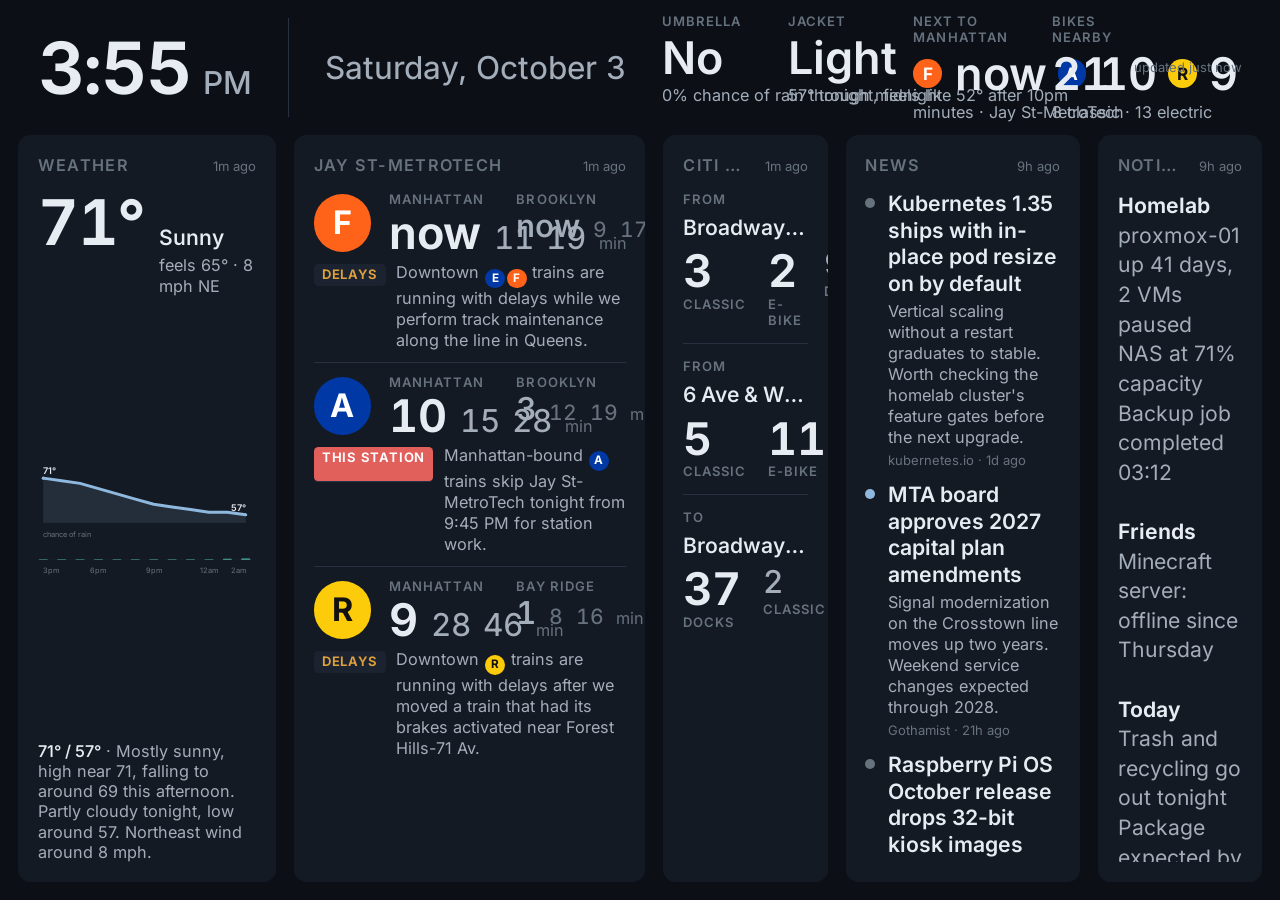
==== web/index.html @ 23d4d765 "Add state contract and static dashboard mock - schema/state.schema.json and docs/contract.md define " ====
<!doctype html>
<html lang="en">
<head>
  <meta charset="utf-8">
  <meta name="viewport" content="width=device-width, initial-scale=1, viewport-fit=cover">
  <title>Harbinger</title>
  <link rel="icon" href="data:,">
  <link rel="stylesheet" href="styles.css">
</head>
<body>
  <main class="board" id="board">
    <header class="band" id="band"></header>
    <div class="panes" id="panes"></div>
  </main>
  <script src="config.js"></script>
  <script src="app.js"></script>
</body>
</html>
---- web/styles.css ----
/* Layout: a fixed band across the top (clock, date, verdicts) and five columns
   beneath it, column weights set from config.js. Every size derives from viewport
   height so the board scales to the panel it is on. Single dark theme by design:
   this is a wall display in a hallway. */

@font-face {
  font-family: "Inter";
  font-style: normal;
  font-weight: 100 900;
  font-display: swap;
  src: url("fonts/Inter-Variable.woff2") format("woff2");
}

:root {
  color-scheme: dark;

  --bg: #0c1016;
  --surface: #141a23;
  --surface-2: #1b2330;
  --line: #27313f;
  --fg: #e7ecf2;
  --fg-2: #a4aebb;
  --fg-3: #67727f;

  --accent: #8fb8de;      /* verdicts, temperature line */
  --rain: #4fb3a9;        /* precipitation bars */
  --good: #5cb985;
  --warn: #e0a13d;
  --crit: #e2605c;

  --font: "Inter", system-ui, -apple-system, "Segoe UI", Roboto, sans-serif;

  --fs-clock: 8vh;
  --fs-hero: 7vh;
  --fs-xl: 5vh;
  --fs-lg: 3.5vh;
  --fs-md: 2.35vh;
  --fs-sm: 1.8vh;
  --fs-xs: 1.45vh;

  --gap: 2vh;
  --pad: 2.2vh;
  --radius: 1.4vh;

  --band-h: 11vh;
  --cols: 22fr 30fr 14fr 20fr 14fr;
}

* { box-sizing: border-box; }

html, body { height: 100%; margin: 0; }

body {
  background: var(--bg);
  color: var(--fg);
  font-family: var(--font);
  font-size: var(--fs-md);
  line-height: 1.25;
  overflow: hidden;
  -webkit-font-smoothing: antialiased;
}

h1, h2, h3, p { margin: 0; font-weight: inherit; }

.num { font-variant-numeric: tabular-nums; }

.label {
  font-size: var(--fs-xs);
  font-weight: 600;
  letter-spacing: 0.08em;
  text-transform: uppercase;
  color: var(--fg-3);
}

/* ---------- board ---------- */

.board {
  height: 100%;
  display: grid;
  grid-template-rows: var(--band-h) minmax(0, 1fr);
  gap: var(--gap);
  padding: var(--gap);
}

.board.offline .band-status { color: var(--crit); }

/* ---------- band ---------- */

.band {
  display: flex;
  align-items: center;
  gap: calc(var(--gap) * 2);
  padding-inline: var(--pad);
  min-width: 0;
}

.clock {
  display: flex;
  align-items: baseline;
  gap: 1.2vh;
  flex: 0 0 auto;
}

.clock-time {
  font-size: var(--fs-clock);
  font-weight: 650;
  letter-spacing: -0.02em;
  line-height: 1;
}

.clock-ampm {
  font-size: var(--fs-lg);
  font-weight: 500;
  color: var(--fg-2);
}

.date {
  font-size: var(--fs-lg);
  font-weight: 450;
  color: var(--fg-2);
  flex: 0 0 auto;
  border-left: 1px solid var(--line);
  padding-left: calc(var(--gap) * 2);
  align-self: stretch;
  display: flex;
  align-items: center;
}

.verdicts {
  display: flex;
  gap: calc(var(--gap) * 2.5);
  margin-left: auto;
  min-width: 0;
}

.verdict {
  display: flex;
  flex-direction: column;
  gap: 0.6vh;
  min-width: 0;
}

.verdict-value {
  font-size: var(--fs-xl);
  font-weight: 600;
  line-height: 1;
  white-space: nowrap;
  display: flex;
  align-items: center;
  gap: 1.2vh;
}

.verdict-value .bullet { margin-right: 0.2vh; }

.verdict-detail {
  font-size: var(--fs-sm);
  color: var(--fg-2);
  white-space: nowrap;
}

.band-status {
  font-size: var(--fs-xs);
  color: var(--fg-3);
  flex: 0 0 auto;
}

/* ---------- panes ---------- */

.panes {
  display: grid;
  grid-template-columns: var(--cols);
  gap: var(--gap);
  min-height: 0;
}

.pane {
  background: var(--surface);
  border-radius: var(--radius);
  padding: var(--pad);
  display: flex;
  flex-direction: column;
  gap: calc(var(--gap) * 0.9);
  min-width: 0;
  min-height: 0;
  overflow: hidden;
}

.pane-head {
  display: flex;
  justify-content: space-between;
  align-items: baseline;
  gap: var(--gap);
}

.pane-head h2 {
  font-size: var(--fs-sm);
  font-weight: 600;
  letter-spacing: 0.08em;
  text-transform: uppercase;
  color: var(--fg-3);
  white-space: nowrap;
  overflow: hidden;
  text-overflow: ellipsis;
}

.age {
  font-size: var(--fs-xs);
  color: var(--fg-3);
  white-space: nowrap;
}

.pane-body {
  display: flex;
  flex-direction: column;
  gap: calc(var(--gap) * 0.9);
  min-height: 0;
  flex: 1 1 auto;
}

.pane-body.empty {
  color: var(--fg-3);
  font-size: var(--fs-sm);
}

/* Staleness: desaturate past budget, fade past 3x budget. */
.pane.stale .pane-body { filter: saturate(0.3); }
.pane.stale .age { color: var(--warn); }
.pane.dead .pane-body { opacity: 0.3; filter: saturate(0); }
.pane.dead .age { color: var(--crit); }

/* ---------- weather ---------- */

.wx-now {
  display: flex;
  align-items: baseline;
  gap: 1.5vh;
}

.wx-temp {
  font-size: var(--fs-hero);
  font-weight: 650;
  line-height: 1;
  letter-spacing: -0.02em;
}

.wx-cond {
  display: flex;
  flex-direction: column;
  gap: 0.4vh;
  font-size: var(--fs-sm);
  color: var(--fg-2);
}

.wx-cond strong { color: var(--fg); font-weight: 550; font-size: var(--fs-md); }

.wx-verdicts {
  display: grid;
  grid-template-columns: 1fr 1fr;
  gap: var(--gap);
}

.wx-verdict {
  background: var(--surface-2);
  border-radius: calc(var(--radius) * 0.7);
  padding: 1.4vh 1.8vh;
  display: flex;
  flex-direction: column;
  gap: 0.5vh;
  min-width: 0;
}

.wx-verdict-answer {
  font-size: var(--fs-xl);
  font-weight: 650;
  color: var(--accent);
  line-height: 1;
}

.wx-verdict-detail {
  font-size: var(--fs-xs);
  color: var(--fg-2);
}

.wx-chart { width: 100%; flex: 1 1 auto; min-height: 0; display: block; }
.wx-chart text { font-family: var(--font); fill: var(--fg-3); font-size: 34px; }
.wx-chart .t-label { fill: var(--fg); font-weight: 600; font-size: 42px; }
.wx-chart .temp-line { fill: none; stroke: var(--accent); stroke-width: 3; stroke-linejoin: round; }
.wx-chart .temp-area { fill: var(--accent); opacity: 0.12; }
.wx-chart .temp-dot { fill: var(--accent); }
.wx-chart .rain-bar { fill: var(--rain); }
.wx-chart .rain-label { fill: var(--rain); font-weight: 600; }
.wx-chart .grid { stroke: var(--line); stroke-width: 1; }

.wx-today {
  font-size: var(--fs-sm);
  color: var(--fg-2);
  margin-top: auto;
}

.wx-today strong { color: var(--fg); font-weight: 550; }

.wx-alert {
  border-left: 0.5vh solid var(--warn);
  padding: 0.8vh 1.4vh;
  background: var(--surface-2);
  border-radius: 0.6vh;
  font-size: var(--fs-sm);
}

.wx-alert.warning { border-color: var(--crit); }

/* ---------- transit ---------- */

.bullet {
  display: inline-flex;
  align-items: center;
  justify-content: center;
  border-radius: 50%;
  font-weight: 700;
  color: #fff;
  line-height: 1;
  flex: 0 0 auto;
}

.bullet-dark { color: #111; }
.bullet-lg { width: 6.4vh; height: 6.4vh; font-size: 3.6vh; }
.bullet-sm { width: 3.2vh; height: 3.2vh; font-size: 1.9vh; }
.bullet-xs { width: 2.2vh; height: 2.2vh; font-size: 1.3vh; vertical-align: -0.35vh; margin: 0 0.1vh; }

.lines {
  display: flex;
  flex-direction: column;
  gap: calc(var(--gap) * 0.6);
  min-height: 0;
}

.line {
  display: grid;
  grid-template-columns: auto 1fr;
  grid-template-rows: auto auto;
  column-gap: 2vh;
  row-gap: 0.8vh;
  align-items: center;
  padding-bottom: calc(var(--gap) * 0.6);
  border-bottom: 1px solid var(--line);
}

.line:last-child { border-bottom: 0; padding-bottom: 0; }

.line .bullet-lg { grid-row: 1 / span 1; }

.dirs {
  display: grid;
  grid-template-columns: 1fr 1fr;
  gap: var(--gap);
  min-width: 0;
}

.dir {
  display: flex;
  flex-direction: column;
  gap: 0.3vh;
  min-width: 0;
}

.arrivals {
  display: flex;
  align-items: baseline;
  gap: 1.4vh;
  white-space: nowrap;
}

.arrivals .first { font-size: var(--fs-xl); font-weight: 650; line-height: 1; }
.arrivals .rest { font-size: var(--fs-lg); font-weight: 450; color: var(--fg-2); line-height: 1; }
.arrivals .unit { font-size: var(--fs-sm); color: var(--fg-3); }
.arrivals .none { font-size: var(--fs-md); color: var(--fg-3); }

.dir.minor .arrivals .first { font-size: var(--fs-lg); font-weight: 550; color: var(--fg-2); }
.dir.minor .arrivals .rest { font-size: var(--fs-md); color: var(--fg-3); }

.line-alerts {
  grid-column: 1 / -1;
  display: flex;
  flex-direction: column;
  gap: 0.6vh;
}

.line-alert {
  display: flex;
  align-items: flex-start;
  gap: 1.2vh;
  font-size: var(--fs-sm);
  color: var(--fg-2);
  line-height: 1.3;
}

.chip {
  font-size: var(--fs-xs);
  font-weight: 650;
  letter-spacing: 0.06em;
  text-transform: uppercase;
  padding: 0.3vh 0.9vh;
  border-radius: 0.5vh;
  background: var(--surface-2);
  color: var(--warn);
  white-space: nowrap;
  flex: 0 0 auto;
  margin-top: 0.15vh;
}

.chip.station { background: var(--crit); color: #fff; }

/* ---------- bikes ---------- */

.stations {
  display: flex;
  flex-direction: column;
  gap: calc(var(--gap) * 0.8);
}

.station {
  display: flex;
  flex-direction: column;
  gap: 0.8vh;
  padding-bottom: calc(var(--gap) * 0.8);
  border-bottom: 1px solid var(--line);
}

.station:last-child { border-bottom: 0; padding-bottom: 0; }

.station-name {
  font-size: var(--fs-md);
  font-weight: 550;
  white-space: nowrap;
  overflow: hidden;
  text-overflow: ellipsis;
}

.counts {
  display: flex;
  gap: 2.4vh;
}

.count { display: flex; flex-direction: column; gap: 0.3vh; }
.count-n { font-size: var(--fs-xl); font-weight: 650; line-height: 1; }
.count.minor .count-n { font-size: var(--fs-lg); font-weight: 500; color: var(--fg-2); }
.count.zero .count-n { color: var(--crit); }

.station.closed .station-name::after {
  content: " · not renting";
  color: var(--crit);
  font-weight: 450;
}

/* ---------- news ---------- */

.news-list {
  display: flex;
  flex-direction: column;
  gap: calc(var(--gap) * 0.8);
  min-height: 0;
  overflow: hidden;
}

.news-item {
  display: grid;
  grid-template-columns: 1.1vh 1fr;
  column-gap: 1.4vh;
  row-gap: 0.4vh;
}

.news-mark {
  grid-row: 1 / span 3;
  width: 1.1vh;
  height: 1.1vh;
  border-radius: 50%;
  margin-top: 0.8vh;
  background: var(--fg-3);
}

.news-item.high .news-mark { background: var(--accent); }
.news-item.low { opacity: 0.7; }

.news-title { font-size: var(--fs-md); font-weight: 600; text-wrap: balance; }
.news-summary { font-size: var(--fs-sm); color: var(--fg-2); line-height: 1.3; }
.news-meta { font-size: var(--fs-xs); color: var(--fg-3); }

/* ---------- notices ---------- */

.notices-text {
  font-size: var(--fs-md);
  line-height: 1.4;
  color: var(--fg-2);
  white-space: pre-wrap;
  overflow: hidden;
}

.notices-text strong { color: var(--fg); font-weight: 650; }

.pane-notices.high .notices-text { color: var(--fg); }
.pane-notices.high .pane-head h2 { color: var(--warn); }

/* ---------- narrow fallback (not the kiosk; previews on small screens) ---------- */

@media (max-width: 1100px) {
  :root {
    --fs-clock: 3rem; --fs-hero: 2.6rem; --fs-xl: 1.8rem; --fs-lg: 1.35rem;
    --fs-md: 1rem; --fs-sm: 0.875rem; --fs-xs: 0.72rem;
    --gap: 12px; --pad: 14px; --radius: 10px;
  }
  body { overflow: auto; }
  .board { height: auto; grid-template-rows: auto auto; padding: 16px; }
  .band { flex-wrap: wrap; gap: 16px; padding-inline: 0; }
  .date { border-left: 0; padding-left: 0; }
  .verdicts { margin-left: 0; flex-wrap: wrap; gap: 16px; }
  .panes { grid-template-columns: 1fr; }
  .bullet-lg { width: 44px; height: 44px; font-size: 24px; }
  .bullet-sm { width: 24px; height: 24px; font-size: 14px; }
  .bullet-xs { width: 16px; height: 16px; font-size: 10px; vertical-align: -3px; }
}

@media (prefers-reduced-motion: no-preference) {
  .pane-body { transition: filter 600ms ease, opacity 600ms ease; }
}
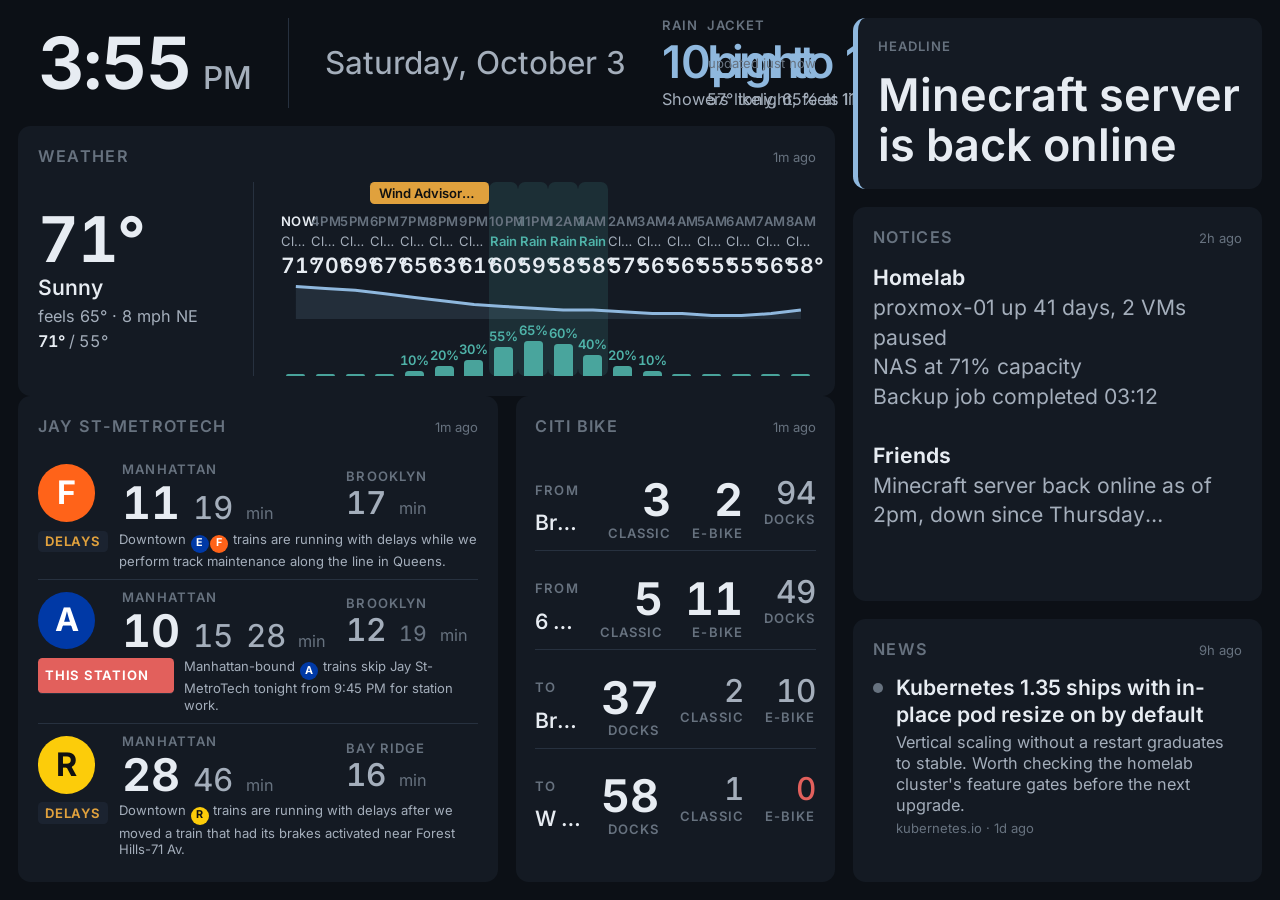
==== commit 199db13d: "Mock revision 2: measured panes left, agent panes right - Two-column shell: band, hourly weather str" ====
--- a/web/index.html
+++ b/web/index.html
@@ -9,10 +9,15 @@
 </head>
 <body>
   <main class="board" id="board">
-    <header class="band" id="band"></header>
-    <div class="panes" id="panes"></div>
+    <div class="measured">
+      <header class="band" id="band"></header>
+      <div id="strip"></div>
+      <div class="bottom" id="bottom"></div>
+    </div>
+    <div class="told" id="told"></div>
   </main>
   <script src="config.js"></script>
+  <script src="config.local.js"></script>
   <script src="app.js"></script>
 </body>
 </html>
--- a/web/styles.css
+++ b/web/styles.css
@@ -1,7 +1,8 @@
-/* Layout: a fixed band across the top (clock, date, verdicts) and five columns
-   beneath it, column weights set from config.js. Every size derives from viewport
-   height so the board scales to the panel it is on. Single dark theme by design:
-   this is a wall display in a hallway. */
+/* Layout: two columns. Left (two thirds) is what the world measures: a band with
+   clock and verdicts, an hourly weather strip, then transit and bikes. Right (one
+   third) is what the agent says: headline, notices, news. Every size derives from
+   viewport height so the board scales to the panel it is on. Single dark theme by
+   design: this is a wall display in a hallway. */
 
 @font-face {
   font-family: "Inter";
@@ -22,8 +23,8 @@
   --fg-2: #a4aebb;
   --fg-3: #67727f;
 
-  --accent: #8fb8de;      /* verdicts, temperature line */
-  --rain: #4fb3a9;        /* precipitation bars */
+  --accent: #8fb8de;      /* verdicts, headline, temperature line */
+  --rain: #4fb3a9;        /* precipitation */
   --good: #5cb985;
   --warn: #e0a13d;
   --crit: #e2605c;
@@ -42,8 +43,10 @@
   --pad: 2.2vh;
   --radius: 1.4vh;
 
-  --band-h: 11vh;
-  --cols: 22fr 30fr 14fr 20fr 14fr;
+  --cols: 2fr 1fr;
+  --band-h: 10vh;
+  --strip-h: 28vh;
+  --left-bottom: 60fr 40fr;
 }
 
 * { box-sizing: border-box; }
@@ -72,15 +75,40 @@
   color: var(--fg-3);
 }
 
-/* ---------- board ---------- */
+/* ---------- shell ---------- */
 
 .board {
   height: 100%;
   display: grid;
-  grid-template-rows: var(--band-h) minmax(0, 1fr);
+  grid-template-columns: var(--cols);
   gap: var(--gap);
   padding: var(--gap);
 }
+
+.measured {
+  display: grid;
+  grid-template-rows: var(--band-h) var(--strip-h) minmax(0, 1fr);
+  gap: var(--gap);
+  min-width: 0;
+  min-height: 0;
+}
+
+.bottom {
+  display: grid;
+  grid-template-columns: var(--left-bottom);
+  gap: var(--gap);
+  min-height: 0;
+}
+
+.told {
+  display: grid;
+  grid-template-rows: auto minmax(0, 3fr) minmax(0, 2fr);
+  gap: var(--gap);
+  min-width: 0;
+  min-height: 0;
+}
+
+.told.no-headline { grid-template-rows: minmax(0, 3fr) minmax(0, 2fr); }
 
 .board.offline .band-status { color: var(--crit); }
 
@@ -145,12 +173,8 @@
   font-weight: 600;
   line-height: 1;
   white-space: nowrap;
-  display: flex;
-  align-items: center;
-  gap: 1.2vh;
-}
-
-.verdict-value .bullet { margin-right: 0.2vh; }
+  color: var(--accent);
+}
 
 .verdict-detail {
   font-size: var(--fs-sm);
@@ -165,13 +189,6 @@
 }
 
 /* ---------- panes ---------- */
-
-.panes {
-  display: grid;
-  grid-template-columns: var(--cols);
-  gap: var(--gap);
-  min-height: 0;
-}
 
 .pane {
   background: var(--surface);
@@ -228,12 +245,24 @@
 .pane.dead .pane-body { opacity: 0.3; filter: saturate(0); }
 .pane.dead .age { color: var(--crit); }
 
-/* ---------- weather ---------- */
-
-.wx-now {
-  display: flex;
-  align-items: baseline;
-  gap: 1.5vh;
+/* ---------- weather strip ---------- */
+
+.strip-body {
+  display: grid;
+  grid-template-columns: auto minmax(0, 1fr);
+  gap: calc(var(--gap) * 1.5);
+  min-height: 0;
+  flex: 1 1 auto;
+}
+
+.wx-anchor {
+  display: flex;
+  flex-direction: column;
+  justify-content: center;
+  gap: 0.5vh;
+  padding-right: calc(var(--gap) * 1.5);
+  border-right: 1px solid var(--line);
+  min-width: 24vh;
 }
 
 .wx-temp {
@@ -243,71 +272,94 @@
   letter-spacing: -0.02em;
 }
 
-.wx-cond {
-  display: flex;
-  flex-direction: column;
-  gap: 0.4vh;
-  font-size: var(--fs-sm);
-  color: var(--fg-2);
-}
-
-.wx-cond strong { color: var(--fg); font-weight: 550; font-size: var(--fs-md); }
-
-.wx-verdicts {
-  display: grid;
-  grid-template-columns: 1fr 1fr;
-  gap: var(--gap);
-}
-
-.wx-verdict {
-  background: var(--surface-2);
-  border-radius: calc(var(--radius) * 0.7);
-  padding: 1.4vh 1.8vh;
-  display: flex;
-  flex-direction: column;
-  gap: 0.5vh;
-  min-width: 0;
-}
-
-.wx-verdict-answer {
-  font-size: var(--fs-xl);
-  font-weight: 650;
-  color: var(--accent);
-  line-height: 1;
-}
-
-.wx-verdict-detail {
+.wx-cond { font-size: var(--fs-md); font-weight: 550; }
+.wx-sub { font-size: var(--fs-sm); color: var(--fg-2); }
+.wx-range { font-size: var(--fs-sm); color: var(--fg-2); }
+.wx-range strong { color: var(--fg); font-weight: 600; }
+
+.hours {
+  position: relative;
+  display: grid;
+  grid-template-columns: repeat(var(--hours), minmax(0, 1fr));
+  grid-template-rows: auto auto auto auto minmax(0, 1fr) 6vh;
+  row-gap: 0.4vh;
+  min-height: 0;
+  align-items: end;
+}
+
+.hours > * { min-width: 0; text-align: center; }
+
+.h-shade {
+  grid-row: 1 / -1;
+  align-self: stretch;
+  background: color-mix(in srgb, var(--rain) 14%, transparent);
+  border-radius: 0.8vh;
+}
+
+.h-alert {
+  grid-row: 1;
   font-size: var(--fs-xs);
-  color: var(--fg-2);
-}
-
-.wx-chart { width: 100%; flex: 1 1 auto; min-height: 0; display: block; }
-.wx-chart text { font-family: var(--font); fill: var(--fg-3); font-size: 34px; }
-.wx-chart .t-label { fill: var(--fg); font-weight: 600; font-size: 42px; }
-.wx-chart .temp-line { fill: none; stroke: var(--accent); stroke-width: 3; stroke-linejoin: round; }
-.wx-chart .temp-area { fill: var(--accent); opacity: 0.12; }
-.wx-chart .temp-dot { fill: var(--accent); }
-.wx-chart .rain-bar { fill: var(--rain); }
-.wx-chart .rain-label { fill: var(--rain); font-weight: 600; }
-.wx-chart .grid { stroke: var(--line); stroke-width: 1; }
-
-.wx-today {
-  font-size: var(--fs-sm);
-  color: var(--fg-2);
-  margin-top: auto;
-}
-
-.wx-today strong { color: var(--fg); font-weight: 550; }
-
-.wx-alert {
-  border-left: 0.5vh solid var(--warn);
-  padding: 0.8vh 1.4vh;
-  background: var(--surface-2);
-  border-radius: 0.6vh;
-  font-size: var(--fs-sm);
-}
-
-.wx-alert.warning { border-color: var(--crit); }
+  font-weight: 600;
+  color: #111;
+  background: var(--warn);
+  border-radius: 0.5vh;
+  padding: 0.3vh 1vh;
+  margin-bottom: 0.6vh;
+  white-space: nowrap;
+  overflow: hidden;
+  text-overflow: ellipsis;
+  text-align: left;
+}
+
+.h-alert.warning { background: var(--crit); color: #fff; }
+
+.h-time { grid-row: 2; font-size: var(--fs-xs); color: var(--fg-3); font-weight: 600; letter-spacing: 0.04em; text-transform: uppercase; }
+.h-time.now { color: var(--fg); }
+
+.h-kind { grid-row: 3; font-size: var(--fs-xs); color: var(--fg-2); white-space: nowrap; overflow: hidden; text-overflow: ellipsis; }
+.h-kind.rain, .h-kind.storm, .h-kind.snow { color: var(--rain); font-weight: 600; }
+
+.h-temp { grid-row: 4; font-size: var(--fs-md); font-weight: 600; }
+
+.h-line-area {
+  grid-row: 5;
+  grid-column: 1 / -1;
+  align-self: stretch;
+  position: relative;
+  min-height: 4vh;
+}
+
+.h-line {
+  position: absolute;
+  inset: 0;
+  width: 100%;
+  height: 100%;
+  overflow: visible;
+}
+
+.h-line .temp-area { fill: var(--accent); opacity: 0.12; }
+.h-line .temp-line { fill: none; stroke: var(--accent); stroke-width: 3; stroke-linejoin: round; }
+
+.h-pop {
+  grid-row: 6;
+  align-self: stretch;
+  display: flex;
+  flex-direction: column;
+  justify-content: flex-end;
+  align-items: center;
+  gap: 0.3vh;
+  padding-inline: 18%;
+}
+
+.h-pop-n { font-size: var(--fs-xs); color: var(--rain); font-weight: 600; }
+
+.h-pop-bar {
+  width: 100%;
+  min-height: 2px;
+  background: var(--rain);
+  border-radius: 0.4vh 0.4vh 0 0;
+  opacity: 0.9;
+}
 
 /* ---------- transit ---------- */
 
@@ -324,37 +376,28 @@
 
 .bullet-dark { color: #111; }
 .bullet-lg { width: 6.4vh; height: 6.4vh; font-size: 3.6vh; }
-.bullet-sm { width: 3.2vh; height: 3.2vh; font-size: 1.9vh; }
-.bullet-xs { width: 2.2vh; height: 2.2vh; font-size: 1.3vh; vertical-align: -0.35vh; margin: 0 0.1vh; }
+.bullet-xs { width: 2vh; height: 2vh; font-size: 1.2vh; vertical-align: -0.3vh; margin: 0 0.1vh; }
 
 .lines {
   display: flex;
   flex-direction: column;
-  gap: calc(var(--gap) * 0.6);
-  min-height: 0;
+  justify-content: space-evenly;
+  gap: 0;
+  min-height: 0;
+  flex: 1 1 auto;
 }
 
 .line {
   display: grid;
-  grid-template-columns: auto 1fr;
-  grid-template-rows: auto auto;
-  column-gap: 2vh;
-  row-gap: 0.8vh;
+  grid-template-columns: auto minmax(0, 3fr) minmax(0, 2fr);
+  column-gap: 3vh;
+  row-gap: 0.6vh;
   align-items: center;
-  padding-bottom: calc(var(--gap) * 0.6);
+  padding-block: 1vh;
   border-bottom: 1px solid var(--line);
 }
 
-.line:last-child { border-bottom: 0; padding-bottom: 0; }
-
-.line .bullet-lg { grid-row: 1 / span 1; }
-
-.dirs {
-  display: grid;
-  grid-template-columns: 1fr 1fr;
-  gap: var(--gap);
-  min-width: 0;
-}
+.line:last-child { border-bottom: 0; }
 
 .dir {
   display: flex;
@@ -382,14 +425,14 @@
   grid-column: 1 / -1;
   display: flex;
   flex-direction: column;
-  gap: 0.6vh;
+  gap: 0.5vh;
 }
 
 .line-alert {
   display: flex;
   align-items: flex-start;
   gap: 1.2vh;
-  font-size: var(--fs-sm);
+  font-size: var(--fs-xs);
   color: var(--fg-2);
   line-height: 1.3;
 }
@@ -399,13 +442,12 @@
   font-weight: 650;
   letter-spacing: 0.06em;
   text-transform: uppercase;
-  padding: 0.3vh 0.9vh;
+  padding: 0.25vh 0.8vh;
   border-radius: 0.5vh;
   background: var(--surface-2);
   color: var(--warn);
   white-space: nowrap;
   flex: 0 0 auto;
-  margin-top: 0.15vh;
 }
 
 .chip.station { background: var(--crit); color: #fff; }
@@ -415,18 +457,22 @@
 .stations {
   display: flex;
   flex-direction: column;
-  gap: calc(var(--gap) * 0.8);
+  justify-content: space-evenly;
+  min-height: 0;
+  flex: 1 1 auto;
 }
 
 .station {
-  display: flex;
-  flex-direction: column;
-  gap: 0.8vh;
-  padding-bottom: calc(var(--gap) * 0.8);
+  display: grid;
+  grid-template-columns: minmax(0, 1fr) auto;
+  column-gap: 2vh;
+  row-gap: 0.3vh;
+  align-items: center;
+  padding-block: 1vh;
   border-bottom: 1px solid var(--line);
 }
 
-.station:last-child { border-bottom: 0; padding-bottom: 0; }
+.station:last-child { border-bottom: 0; }
 
 .station-name {
   font-size: var(--fs-md);
@@ -436,12 +482,12 @@
   text-overflow: ellipsis;
 }
 
-.counts {
-  display: flex;
-  gap: 2.4vh;
-}
-
-.count { display: flex; flex-direction: column; gap: 0.3vh; }
+.station .label { grid-column: 1; }
+.station .station-name { grid-column: 1; }
+.station .counts { grid-column: 2; grid-row: 1 / span 2; }
+
+.counts { display: flex; gap: 2.4vh; }
+.count { display: flex; flex-direction: column; align-items: flex-end; gap: 0.3vh; }
 .count-n { font-size: var(--fs-xl); font-weight: 650; line-height: 1; }
 .count.minor .count-n { font-size: var(--fs-lg); font-weight: 500; color: var(--fg-2); }
 .count.zero .count-n { color: var(--crit); }
@@ -452,7 +498,20 @@
   font-weight: 450;
 }
 
-/* ---------- news ---------- */
+/* ---------- agent column ---------- */
+
+.pane-headline {
+  min-height: var(--band-h);
+  justify-content: center;
+  border-left: 0.6vh solid var(--accent);
+}
+
+.headline-text {
+  font-size: var(--fs-xl);
+  font-weight: 600;
+  line-height: 1.1;
+  text-wrap: balance;
+}
 
 .news-list {
   display: flex;
@@ -485,8 +544,6 @@
 .news-summary { font-size: var(--fs-sm); color: var(--fg-2); line-height: 1.3; }
 .news-meta { font-size: var(--fs-xs); color: var(--fg-3); }
 
-/* ---------- notices ---------- */
-
 .notices-text {
   font-size: var(--fs-md);
   line-height: 1.4;
@@ -509,13 +566,18 @@
     --gap: 12px; --pad: 14px; --radius: 10px;
   }
   body { overflow: auto; }
-  .board { height: auto; grid-template-rows: auto auto; padding: 16px; }
+  .board { height: auto; grid-template-columns: 1fr; padding: 16px; }
+  .measured { grid-template-rows: auto auto auto; }
+  .bottom { grid-template-columns: 1fr; }
+  .told, .told.no-headline { grid-template-rows: auto; }
   .band { flex-wrap: wrap; gap: 16px; padding-inline: 0; }
   .date { border-left: 0; padding-left: 0; }
   .verdicts { margin-left: 0; flex-wrap: wrap; gap: 16px; }
-  .panes { grid-template-columns: 1fr; }
+  .strip-body { grid-template-columns: 1fr; }
+  .wx-anchor { border-right: 0; padding-right: 0; }
+  .hours { overflow-x: auto; grid-template-columns: repeat(var(--hours), minmax(56px, 1fr)); grid-template-rows: auto auto auto auto 60px 48px; }
+  .pane-headline { min-height: 0; }
   .bullet-lg { width: 44px; height: 44px; font-size: 24px; }
-  .bullet-sm { width: 24px; height: 24px; font-size: 14px; }
   .bullet-xs { width: 16px; height: 16px; font-size: 10px; vertical-align: -3px; }
 }
 
